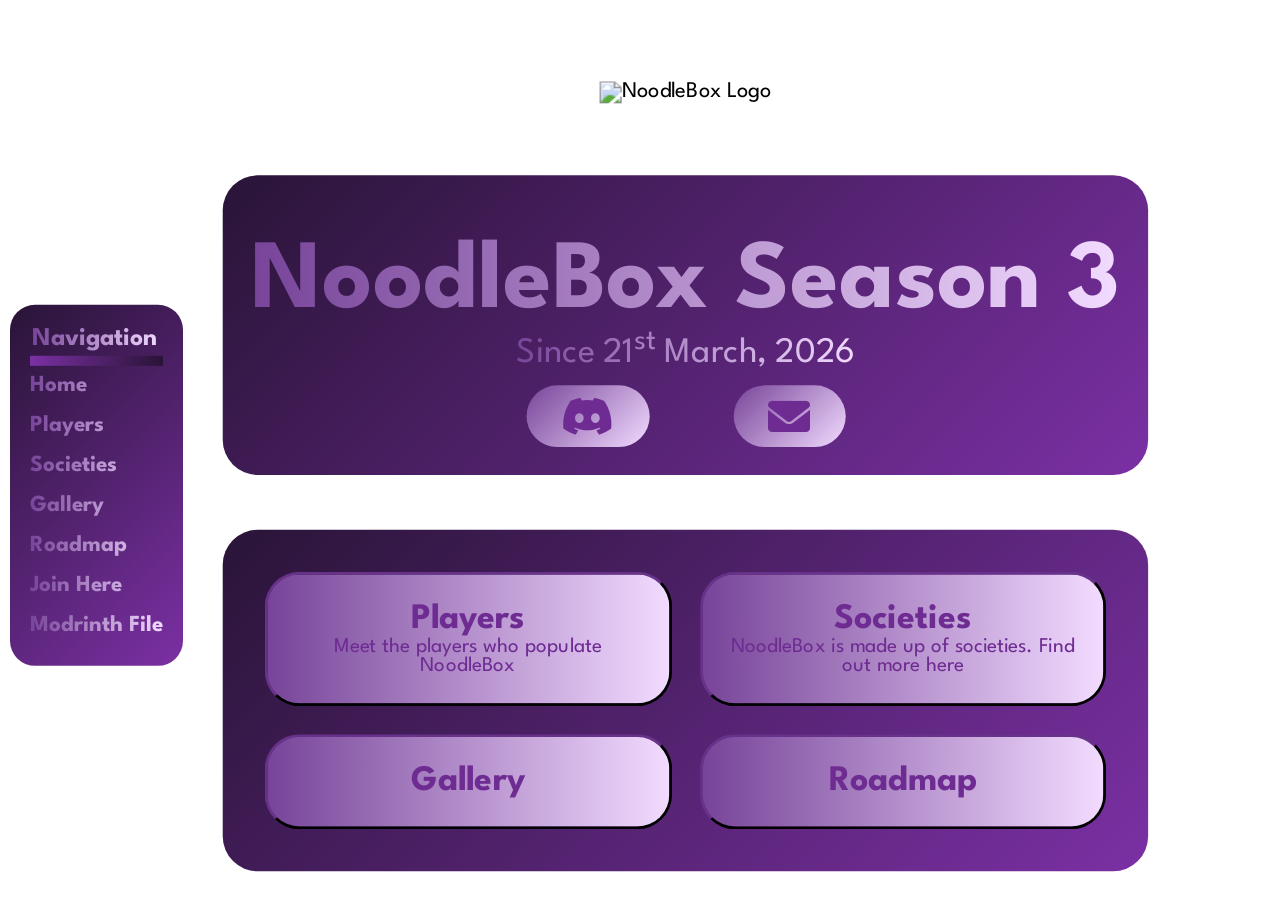
==== index.html @ cde3cb62 "Big Update" ====
<!doctype html>
<html lang="en">
  <head>
    <meta charset="UTF-8" />
    <meta
      name="keywords"
      content="Minecraft, Server, Homepage, NoodleBox, Season 3, NBS3"
    />
    <meta name="author" content="ShortBoiAidz, Aiden Thorpe" />
    <meta name="viewport" content="width=device-width, initial-scale=1" />
    <meta
      name="copyright"
      content="Copyright 2026 Aiden Thorpe. All rights reserved."
    />

    <title>NBS3 | Homepage</title>

    <link rel="icon" type="image/x-icon" href="/noodlebox/images/nbs3_logo.png" />

    <link rel="preconnect" href="https://fonts.googleapis.com" />
    <link rel="preconnect" href="https://fonts.gstatic.com" crossorigin />
    <link
      href="https://fonts.googleapis.com/css2?family=League+Spartan:wght@100..900&display=swap"
      rel="stylesheet"
    />

    <link
      rel="stylesheet"
      href="https://cdnjs.cloudflare.com/ajax/libs/font-awesome/6.0.0/css/all.min.css"
      integrity="sha512-9usAa10IRO0HhonpyAIVpjrylPvoDwiPUiKdWk5t3PyolY1cOd4DSE0Ga+ri4AuTroPR5aQvXU9xC6qOPnzFeg=="
      crossorigin="anonymous"
      referrerpolicy="no-referrer"
    />
    <link
      rel="stylesheet"
      href="https://cdnjs.cloudflare.com/ajax/libs/font-awesome/4.7.0/css/font-awesome.min.css"
    />

    <link rel="stylesheet" href="styles/base.css" />
    <link rel="stylesheet" href="styles/layout.css" />
    <link rel="stylesheet" href="styles/components.css" />
    <link rel="stylesheet" href="styles/animations.css" />
    <link rel="stylesheet" href="styles/responsive.css" />
    <link rel="stylesheet" href="styles/other.css" />

    <script src="https://cdnjs.cloudflare.com/ajax/libs/jquery/3.5.1/jquery.min.js"></script>
    <script src="scripts/loader.js"></script>
  </head>

  <body>
    <div class="content homepage">
      <!-- Loading Screen -->
      <div class="loading-screen">
        <div class="loading">
          <span></span>
          <span></span>
          <span></span>
          <span></span>
        </div>
      </div>

      <aside>
        <div class="mainCardParent homepage">
          <div class="navCard">
            <nav class="navMenu">
              <h3 class="navHeader gradient-text">Navigation</h3>
              <div class="navDivider"></div>

              <a href="index.html" class="gradient-text navLink active"><h4>Home</h4></a>
              <a href="players.html" class="gradient-text navLink"><h4>Players</h4></a>
              <a href="societies.html" class="gradient-text navLink"><h4>Societies</h4></a>
              <a href="gallery.html" class="gradient-text navLink"><h4>Gallery</h4></a>
              <a href="roadmap.html" class="gradient-text navLink"><h4>Roadmap</h4></a>
              <a href="https://discord.gg/WKGu4864M5" class="gradient-text navLink"><h4>Join Here</h4></a>
              <a href="NoodleBox 1.0.1.mrpack" class="gradient-text navLink" download><h4>Modrinth File</h4></a>
            </nav>
          </div>
        </div>
      </aside>

      <main class="homepage">
        <img
          src="/noodlebox/images/nbs3_logo.png"
          alt="NoodleBox Logo"
          class="logo"
        />
        <div class="mainCardParent homepage">
          <div class="mainCard">
            <h1 class="gradient-text">NoodleBox Season 3</h1>

            <br />

            <sub class="gradient-text"
              >Since 21<sup>st</sup> March, 2026</sub
            >

            <br />

            <div class="buttonCardParent">
              <a href="https://discord.gg/WKGu4864M5">
                <div class="buttonCard">
                  <i
                    class="fa-brands fa-discord"
                    style="cursor: pointer"
                  ></i>
                </div>
              </a>

              <div class="buttonCard">
                <i
                  class="fa-solid fa-envelope"
                  onclick="emailClick()"
                  style="cursor: pointer"
                ></i>
              </div>
            </div>
          </div>
        </div>

          <br />

            <div class="mainCardH2Parent">
              <div class="mainCardH2">
                <button onclick="location.href = 'players.html'">
                  <h2>Players</h2>
                  <p>Meet the players who populate NoodleBox</p>
                </button>

                <button onclick="location.href = 'societies.html'">
                  <h2>Societies</h2>
                  <p>NoodleBox is made up of societies. Find out more here</p>
                </button>
              </div>

              <div class="mainCardH2">
                <button onclick="location.href = 'gallery.html'">
                  <h2>Gallery</h2>
                </button>

                <button onclick="location.href = 'roadmap.html'">
                  <h2>Roadmap</h2>
                </button>
              </div>
            </div>
          </div>
        </div>
      </main>
    </div>
  </body>
</html>
---- styles/base.css ----
/* Colors */
:root {
  --textColour: #6e2c92;
  --darkGradPrim: #291437;
  --darkGradSec: #7b30a4;
  --lightGradPrim: #774499;
  --lightGradSec: #f2dbff;
}

/* Reset */
* {
  margin: 0;
  padding: 0;
  box-sizing: border-box;
}

/* Base */
html,
body {
  min-height: 100%;
}

main.homepage {
  scale: 1.4;
  transform: translate(-3%, 10%);
  -webkit-transform: translate(-3%, 10%);
  -moz-transform: translate(-3%, 10%);
  -ms-transform: translate(-3%, 10%);
  -o-transform: translate(-3%, 10%);
}

body {
  background-image: url("/noodlebox/images/background.png");
  background-repeat: no-repeat;
  background-position: center center;
  background-size: cover;
  background-attachment: fixed;

  display: flex;
  flex-direction: column;

  overflow-x: hidden;

  font-family:
    "League Spartan",
    "Comic Sans MS",
    sans-serif;
}

/* Base Components */
button,
aside {
  border-radius: 25px;
}

button {
  width: 100%;
  height: auto;

  margin: 10px;
  padding: clamp(5px, 2vw, 20px);

  cursor: pointer;

  border-style: outset;
  border-color: var(--darkGradPrim);

  background: linear-gradient(
    90deg,
    var(--lightGradPrim),
    var(--lightGradSec)
  );
}

/* Typography */
h1,
sub {
  text-align: center;
}

h1 {
  font-size: clamp(40px, 6vw, 70px);
  margin-top: 45px;
}

h2 {
  font-size: clamp(23px, 2vw, 30px);
}

h3,
sub {
  font-size: clamp(20px, 2vw, 30px);
}

h3 {
  margin: 2px;
  color: var(--darkGradPrim);
}

h4 {
  font-size: clamp(17px, 2vw, 23px);
  line-height: clamp(40px, 2vw, 70px);
}

h5 {
  font-size: clamp(12px, 5vw, 20px);
  line-height: clamp(30px, 4vw, 40px);
}

h4,
h5 {
  margin: auto;
}

sub {
  margin: 0;
}

h1,
h2,
h3,
h4,
sub {
  z-index: 1000;
}

a {
  text-decoration: none;
  font-size: 0;
}
a.img {
  margin: 0;
  padding: 0;
}
a.link {
  font-size: 1em;
}

i {
  margin-left: 5px;
  margin-right: 5px;
  font-size: clamp(30px, 2vw, 45px);
}

p,
h2,
i {
  color: var(--textColour);
  font-family: "League Spartan", sans-serif;
}

p {
  font-size: clamp(12.5px, 2vw, 15px);
}

strong {
  font-weight: bold;
}

li {
  justify-content: center;
  align-items: center;
}

figcaption {
  font-size: 1rem;
  text-align: center;
}
---- styles/layout.css ----
main {
  flex: 1;

  display: flex;
  justify-content: center;

  transform: translateX(-5%);
}

.container {
  width: 80%;
  margin: auto;
}

.center {
  text-align: center;
  justify-content: center;
  justify-items: center;
}

.content.homepage {
  padding-top: 100px;
}

.right {
  float: right;
  transform: translate(5%, -50%);
  -webkit-transform: translate(5%, -50%);
  -moz-transform: translate(5%, -50%);
  -ms-transform: translate(5%, -50%);
  -o-transform: translate(5%, -50%);
}

aside {
  float: left;
  margin-left: 10px;

  transform: translateY(25%);
}

.originCard {
  margin-left: 30px;
  transform: translate(-5%, 65%);
}

.mainPlayersSection {
  min-height: 100vh;

  transform: translate(25%, 0%);
}

.playerName {
  text-align: center;
  margin-bottom: 10px;
}

.mainPlayersSection {
  transform: translate(12%, 0%);
  -webkit-transform: translate(12%, 0%);
  -moz-transform: translate(12%, 0%);
  -ms-transform: translate(12%, 0%);
  -o-transform: translate(12%, 0%);
}
---- styles/components.css ----
/* Text */
.gradient-text {
  background: linear-gradient(90deg, var(--lightGradPrim), var(--lightGradSec));

  -webkit-background-clip: text;
  background-clip: text;

  color: transparent;

  display: inline-block;
}

.subheader {
  margin-top: 45px;
}

.active {
  text-decoration: underline;
  font-weight: bold;
}

.logo,
.mainCardH2Parent,
.logoPlayers {
  position: absolute;
}

/* Cards */
.mainCardParent,
.galCardParentParent {
  font-size: 0;
  anchor-name: --mainCardParent;
  margin-bottom: 25px;
  transform: translateY(30%);
  -webkit-transform: translateY(30%);
  -moz-transform: translateY(30%);
  -ms-transform: translateY(30%);
  -o-transform: translateY(30%);
}

.mainCardParent.originsCard {
  margin-left: 50px;
}

.societyContent {
  transform: translateY(-20%);
  -webkit-transform: translateY(-20%);
  -moz-transform: translateY(-20%);
  -ms-transform: translateY(-20%);
  -o-transform: translateY(-20%);
}

.originCard {
  margin-right: 10px;
}

.navCard,
.mainCardH2Parent,
.originCard,
.playerCard,
.galCard {
  padding: clamp(10px, 2vw, 20px);
  background: linear-gradient(135deg, var(--darkGradPrim), var(--darkGradSec));
}
.navCard,
.mainCardH2Parent,
.originCard,
.greyBackdrop,
.mainCard,
.playerCard,
.galCard {
  border-radius: 25px;
  -webkit-border-radius: 25px;
  -moz-border-radius: 25px;
  -ms-border-radius: 25px;
  -o-border-radius: 25px;
}

.buttonCardParent {
  display: inline-flex;
  margin-top: 10px;
  flex-direction: row;
}
.buttonCard,
.societyInfoCard {
  background: linear-gradient(
    135deg,
    var(--lightGradPrim),
    var(--lightGradSec)
  );
  border-radius: 50px;
  -webkit-border-radius: 50px;
  -moz-border-radius: 50px;
  -ms-border-radius: 50px;
  -o-border-radius: 50px;
  width: fit-content;
  padding-top: clamp(5px, 2vw, 7px);
  padding-bottom: clamp(5px, 2vw, 7px);
  padding-left: clamp(20px, 2vw, 20px);
  padding-right: clamp(20px, 2vw, 20px);
  align-self: center;
  margin-left: 30px;
  margin-right: 30px;
  margin-top: 0;
  display: flex;
}

.buttonCard {
  flex-direction: row;
}

.societyInfoCard {
  flex-direction: column;
  padding: clamp(10px, 2vw, 20px);
}

.playerInfoCard {
  margin-left: 30px;
  margin-right: 30px;
  text-align: center;
  padding: clamp(10px, 2vw, 20px);
  padding-left: clamp(20px, 4vw, 40px);
  padding-right: clamp(20px, 4vw, 40px);
  background: linear-gradient(135deg, var(--lightGradPrim), var(--lightGradSec));
  border-radius: 45px;
  -webkit-border-radius: 45px;
  -moz-border-radius: 45px;
  -ms-border-radius: 45px;
  -o-border-radius: 45px;
}

.navCard,
.originCard,
.mainCard,
.greyBackdropParent,
.mainCardParent,
.playerCard,
.galCard,
.navMenu {
  display: flex;
  flex-direction: column;
}

.galCardParentParent {
  display: flex;
  flex-direction: row;
  flex-wrap: wrap;
  margin-left: clamp(5rem, 1vw, 250px);
  justify-content: center;
}

.mainCard,
.navCard,
.originCard,
.galCard {
  align-items: center;
}
.mainCard,
.societyCard {
  padding: clamp(10px, 4vw, 20px);
  padding-top: 0;
  background: linear-gradient(135deg, var(--darkGradPrim), var(--darkGradSec));
}

.societyCard {
  display: flex;
  padding-left: clamp(350px, 5vw, 450px);
  flex-direction: column;
  border-radius: 45px;
  -webkit-border-radius: 45px;
  -moz-border-radius: 45px;
  -ms-border-radius: 45px;
  -o-border-radius: 45px;
  margin: clamp(20px, 2vw, 30px);
}

.navDivider {
  background: linear-gradient(-90deg, var(--darkGradPrim), var(--darkGradSec));
  width: 100%;
  height: 10px;
  margin-top: 3px;
}

.playerCardParent {
  display: flex;
  margin-right: 10px;
  margin-bottom: 50px;
  flex-direction: row;
  align-items: center;
  transform: translate(0%, 50%);
  -webkit-transform: translate(0%, 50%);
  -moz-transform: translate(0%, 50%);
  -ms-transform: translate(0%, 50%);
  -o-transform: translate(0%, 50%);
  gap: 50px;
}

.galCardParent {
  display: flex;

  border: solid;
  border-radius: 45px;
  border-color: var(--darkGradSec);

  margin: 15px;
  margin-bottom: 1px;
  padding: 0;
  overflow: hidden;
}

.mainCardH2 {
  display: flex;
  flex-direction: row;
}
.mainCardH2Parent {
  position-anchor: --mainCardParent;
  width: anchor-size(width);
  transform: translateY(130%);
  -webkit-transform: translateY(130%);
  -moz-transform: translateY(130%);
  -ms-transform: translateY(130%);
  -o-transform: translateY(130%);
}

.galCard {
  display: flex;
  padding-left: clamp(20px, 4vw, 40px);
  padding-right: clamp(20px, 4vw, 40px);
}

section.gallerySection {
  transform: translate(5%, -20%);
  -webkit-transform: translate(5%, -20%);
  -moz-transform: translate(5%, -20%);
  -ms-transform: translate(5%, -20%);
  -o-transform: translate(5%, -20%);
}

/* Images */
.logoPlayers {
  transform: translate(140%, -30%);
  -webkit-transform: translate(140%, -30%);
  -moz-transform: translate(140%, -30%);
  -ms-transform: translate(140%, -30%);
  -o-transform: translate(140%, -30%);
}
.logo,
.logoPlayers {
  max-width: clamp(150px, 2vw, 200px);
  z-index: 10000;
}
.logo {
  transform: translateY(-20%);
  -webkit-transform: translateY(-20%);
  -moz-transform: translateY(-20%);
  -ms-transform: translateY(-20%);
  -o-transform: translateY(-20%);
}

#originsLogo {
  max-width: clamp(100px, 2vw, 150px);
  z-index: 10000;
  transform: translate(70%, 45%);
  -webkit-transform: translate(70%, 45%);
  -moz-transform: translate(70%, 45%);
  -ms-transform: translate(70%, 45%);
  -o-transform: translate(70%, 45%);
}

.playerHead {
  border-radius: 50%;
  overflow: hidden;
  width: clamp(80px, 10vw, 150px);
  display: flex;
  transform: translateX(45%);
  -webkit-transform: translateX(45%);
  -moz-transform: translateX(45%);
  -ms-transform: translateX(45%);
  -o-transform: translateX(45%);
}

.societyLogo {
  width: clamp(35%, 5vw, 40%);
  z-index: 10000;
  position: absolute;
  transform: translate(-100%, 25%);
  -webkit-transform: translate(-100%, 25%);
  -moz-transform: translate(-100%, 25%);
  -ms-transform: translate(-100%, 25%);
  -o-transform: translate(-100%, 25%);
}

.galImg {
  border-radius: 45px;
  width: clamp(700px, 4vw, 2500px);
  margin: 0px;

  object-fit: cover;
  object-position: center;
}

img.roadmap {
  scale: 1.2;
  margin: 0;
  padding: 0;
  transform: translate(0%, -5%);
  -webkit-transform: translate(0%, -5%);
  -moz-transform: translate(0%, -5%);
  -ms-transform: translate(0%, -5%);
  -o-transform: translate(0%, -5%);
}
---- styles/animations.css ----
.loading-screen {
  position: fixed;
  width: 100%;
  height: 100%;

  background: linear-gradient(180deg, var(--darkGradPrim), var(--lightGradPrim));
  display: flex;
  align-items: center;
  justify-content: center;
  z-index: 100000;
}

.loading {
  width: 80px;
  display: flex;
  flex-wrap: wrap;
  animation: rotate 1s linear infinite;
}

.loading span {
  width: 32px;
  height: 32px;
  margin: 4px;
  animation: scale 1.5s linear infinite;
}

/* Individual blocks */
.loading span:nth-child(1) {
  background: var(--darkGradSec);
  transform-origin: bottom right;
}
.loading span:nth-child(2) {
  background: var(--darkGradPrim);
  transform-origin: bottom left;
}
.loading span:nth-child(3) {
  background: var(--darkGradSec);
  transform-origin: top right;
}
.loading span:nth-child(4) {
  background: var(--darkGradSec);
  transform-origin: top left;
}

/* Animations */
@keyframes rotate {
  to {
    transform: rotate(360deg);
  }
}

@keyframes scale {
  50% {
    transform: scale(1.2);
  }
}
---- styles/responsive.css ----
@media screen and (max-width: 600px) {
  .container {
    width: 100%;
    padding: 0 10px;
  }

  h1 {
    font-size: 42px;
  }

  h3 {
    font-size: 22px;
  }
}
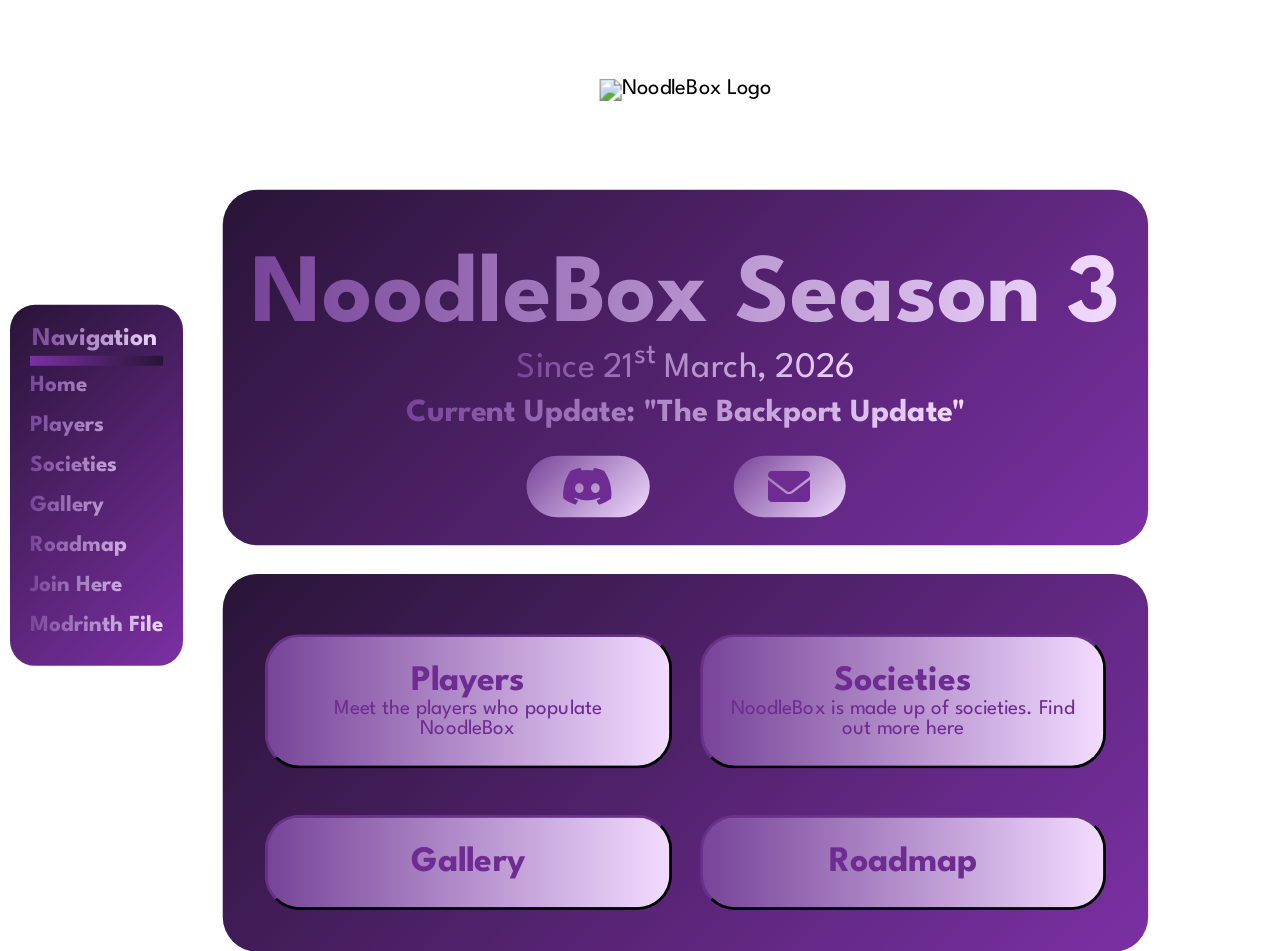
==== commit d9c2f1c7: "updated modpack" ====
--- a/index.html
+++ b/index.html
@@ -15,7 +15,7 @@
 
     <title>NBS3 | Homepage</title>
 
-    <link rel="icon" type="image/x-icon" href="/noodlebox/images/nbs3_logo.png" />
+    <link rel="icon" type="image/x-icon" href="/images/nbs3_logo.png" />
 
     <link rel="preconnect" href="https://fonts.googleapis.com" />
     <link rel="preconnect" href="https://fonts.gstatic.com" crossorigin />
@@ -72,7 +72,7 @@
               <a href="gallery.html" class="gradient-text navLink"><h4>Gallery</h4></a>
               <a href="roadmap.html" class="gradient-text navLink"><h4>Roadmap</h4></a>
               <a href="https://discord.gg/WKGu4864M5" class="gradient-text navLink"><h4>Join Here</h4></a>
-              <a href="NoodleBox 1.0.1.mrpack" class="gradient-text navLink" download><h4>Modrinth File</h4></a>
+              <a href="NoodleBox 2.0.0.mrpack" class="gradient-text navLink" download><h4>Modrinth File</h4></a>
             </nav>
           </div>
         </div>
@@ -80,9 +80,11 @@
 
       <main class="homepage">
         <img
-          src="/noodlebox/images/nbs3_logo.png"
+          src="images/nbs3_logo.png"
           alt="NoodleBox Logo"
           class="logo"
+          onclick="location.href='https://nbs2.surzies.workers.dev/'"
+          title="Take me back to the old times"
         />
         <div class="mainCardParent homepage">
           <div class="mainCard">
@@ -92,6 +94,9 @@
 
             <sub class="gradient-text"
               >Since 21<sup>st</sup> March, 2026</sub
+            >
+            <h4 class="gradient-text"
+              >Current Update: "The Backport Update"</h4
             >
 
             <br />
--- a/styles/base.css
+++ b/styles/base.css
@@ -22,15 +22,15 @@
 
 main.homepage {
   scale: 1.4;
-  transform: translate(-3%, 10%);
-  -webkit-transform: translate(-3%, 10%);
-  -moz-transform: translate(-3%, 10%);
-  -ms-transform: translate(-3%, 10%);
-  -o-transform: translate(-3%, 10%);
+  transform: translate(-3%,10%);
+  -webkit-transform: translate(-3%,10%);
+  -moz-transform: translate(-3%,10%);
+  -ms-transform: translate(-3%,10%);
+  -o-transform: translate(-3%,10%);
 }
 
 body {
-  background-image: url("/noodlebox/images/background.png");
+  background-image: url("/images/background.png");
   background-repeat: no-repeat;
   background-position: center center;
   background-size: cover;
--- a/styles/components.css
+++ b/styles/components.css
@@ -211,6 +211,7 @@
 .mainCardH2 {
   display: flex;
   flex-direction: row;
+  margin-top: clamp(10px, 1vw, 50px)
 }
 .mainCardH2Parent {
   position-anchor: --mainCardParent;
@@ -250,6 +251,7 @@
   z-index: 10000;
 }
 .logo {
+  cursor: pointer;
   transform: translateY(-20%);
   -webkit-transform: translateY(-20%);
   -moz-transform: translateY(-20%);
@@ -303,9 +305,15 @@
   scale: 1.2;
   margin: 0;
   padding: 0;
+  border-radius: 45px;
+  clip-path: inset(0px 0px 0px 3px);
   transform: translate(0%, -5%);
   -webkit-transform: translate(0%, -5%);
   -moz-transform: translate(0%, -5%);
   -ms-transform: translate(0%, -5%);
   -o-transform: translate(0%, -5%);
+  -webkit-border-radius: 45px;
+  -moz-border-radius: 45px;
+  -ms-border-radius: 45px;
+  -o-border-radius: 45px;
 }
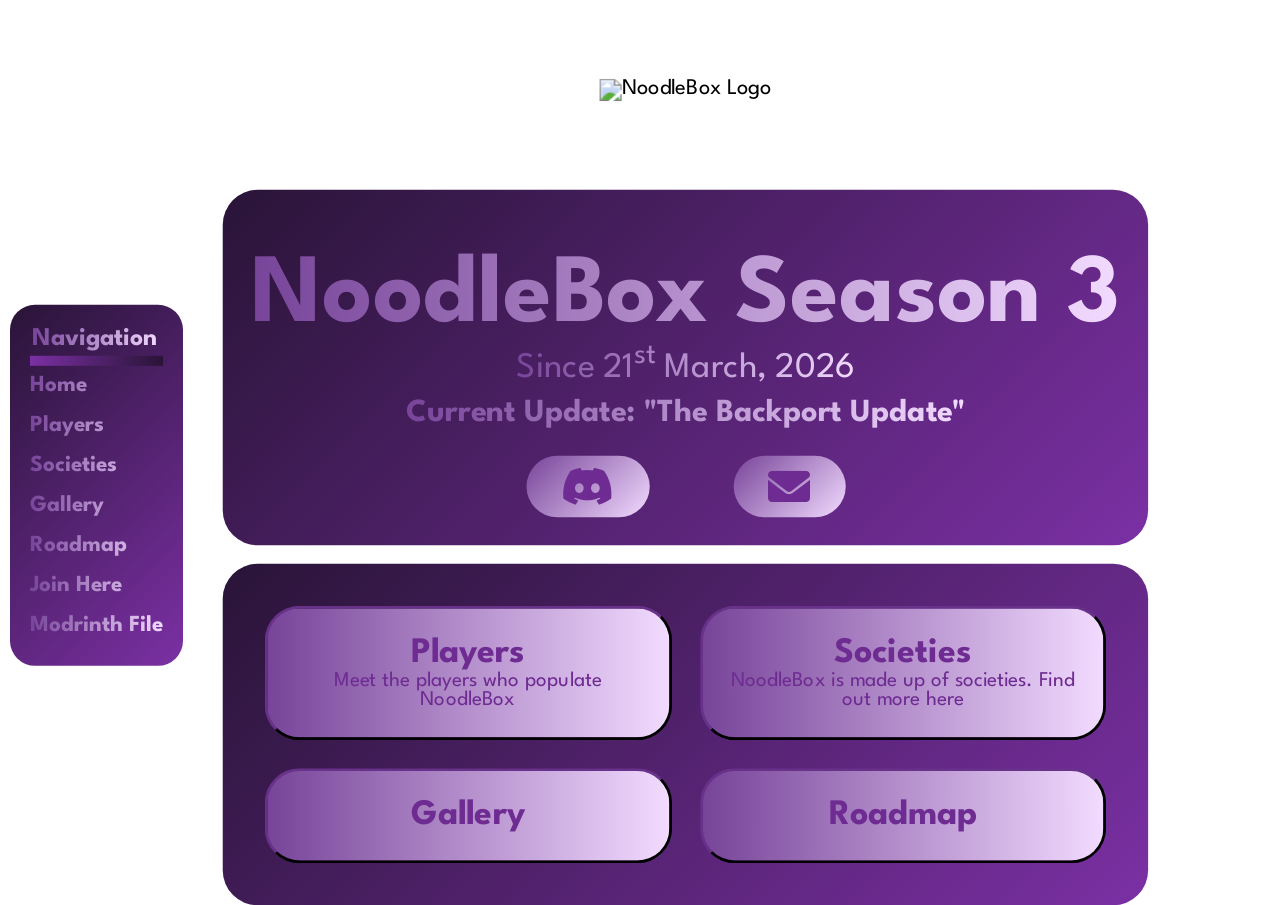
==== commit bcd6b0fa: "fixing URL" ====
--- a/index.html
+++ b/index.html
@@ -45,6 +45,8 @@
 
     <script src="https://cdnjs.cloudflare.com/ajax/libs/jquery/3.5.1/jquery.min.js"></script>
     <script src="scripts/loader.js"></script>
+
+    <link rel="canonical" href="https://noodlebox.cc" />
   </head>
 
   <body>
--- a/styles/base.css
+++ b/styles/base.css
@@ -165,4 +165,21 @@
 figcaption {
   font-size: 1rem;
   text-align: center;
-}+}
+/*
+summary {
+  display: list-item;
+  list-style: disclosure-closed;
+}
+summary::marker {
+  content: auto;
+}
+summary::before {
+  content: "▶";
+  display: inline-block;
+  margin-right: 8px;
+}
+details[open] > summary::before {
+  content: "▼";
+}
+*/
--- a/styles/components.css
+++ b/styles/components.css
@@ -8,6 +8,21 @@
   color: transparent;
 
   display: inline-block;
+}
+
+.hidden-text {
+  display: none;
+  font-size: clamp(10px, 1vw, 20px);
+  font-family:
+    "League Spartan",
+    "Comic Sans MS",
+    sans-serif;
+  margin: 10px;
+  text-align: center;
+  color: var(--lightGradSec);
+}
+#infoText2 {
+  font-size: clamp(7px, 1vw, 15px);
 }
 
 .subheader {
@@ -211,10 +226,10 @@
 .mainCardH2 {
   display: flex;
   flex-direction: row;
-  margin-top: clamp(10px, 1vw, 50px)
 }
 .mainCardH2Parent {
   position-anchor: --mainCardParent;
+  margin-top: clamp(20px, 2vw, 50px);
   width: anchor-size(width);
   transform: translateY(130%);
   -webkit-transform: translateY(130%);
@@ -282,14 +297,16 @@
 }
 
 .societyLogo {
-  width: clamp(35%, 5vw, 40%);
+  display: flex;
+  width: clamp(30%, 5vw, 40%);
   z-index: 10000;
   position: absolute;
-  transform: translate(-100%, 25%);
-  -webkit-transform: translate(-100%, 25%);
-  -moz-transform: translate(-100%, 25%);
-  -ms-transform: translate(-100%, 25%);
-  -o-transform: translate(-100%, 25%);
+  transform: translate(-100%, 20%);
+  -webkit-transform: translate(-100%, 20%);
+  -moz-transform: translate(-100%, 20%);
+  -ms-transform: translate(-100%, 20%);
+  -o-transform: translate(-100%, 20%);
+  cursor: pointer;
 }
 
 .galImg {
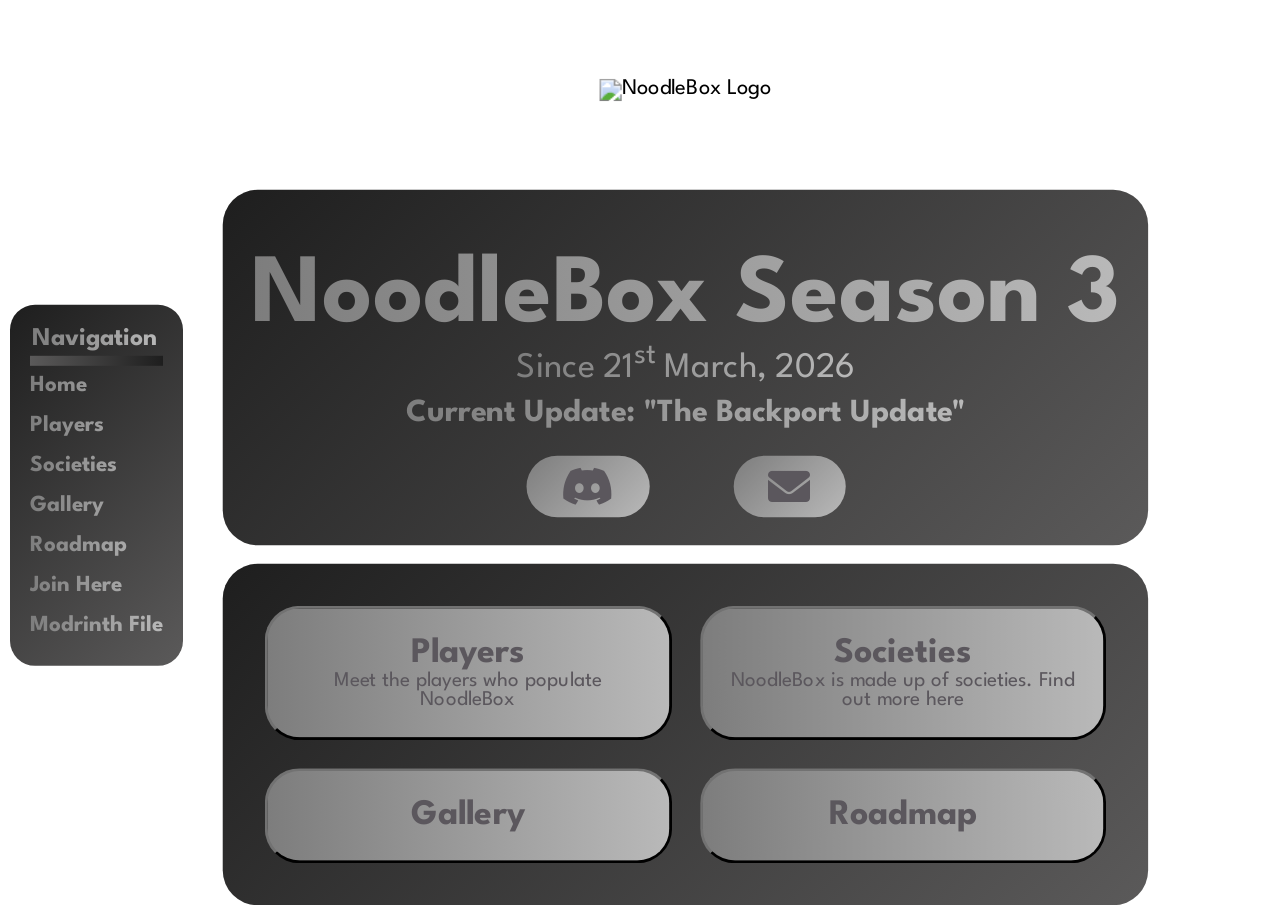
==== commit ae38d1c5: "Update logo link to new archive URL" ====
--- a/index.html
+++ b/index.html
@@ -85,7 +85,7 @@
           src="images/nbs3_logo.png"
           alt="NoodleBox Logo"
           class="logo"
-          onclick="location.href='https://nbs2.surzies.workers.dev/'"
+          onclick="location.href='https://nbs2-archive.surzies.workers.dev/'"
           title="Take me back to the old times"
         />
         <div class="mainCardParent homepage">
--- a/styles/base.css
+++ b/styles/base.css
@@ -1,10 +1,10 @@
 /* Colors */
 :root {
-  --textColour: #6e2c92;
-  --darkGradPrim: #291437;
-  --darkGradSec: #7b30a4;
-  --lightGradPrim: #774499;
-  --lightGradSec: #f2dbff;
+  --textColour: #5b575d;
+  --darkGradPrim: #1e1e1e;
+  --darkGradSec: #5b5a5a;
+  --lightGradPrim: #7d7d7d;
+  --lightGradSec: #b9b9b9;
 }
 
 /* Reset */
